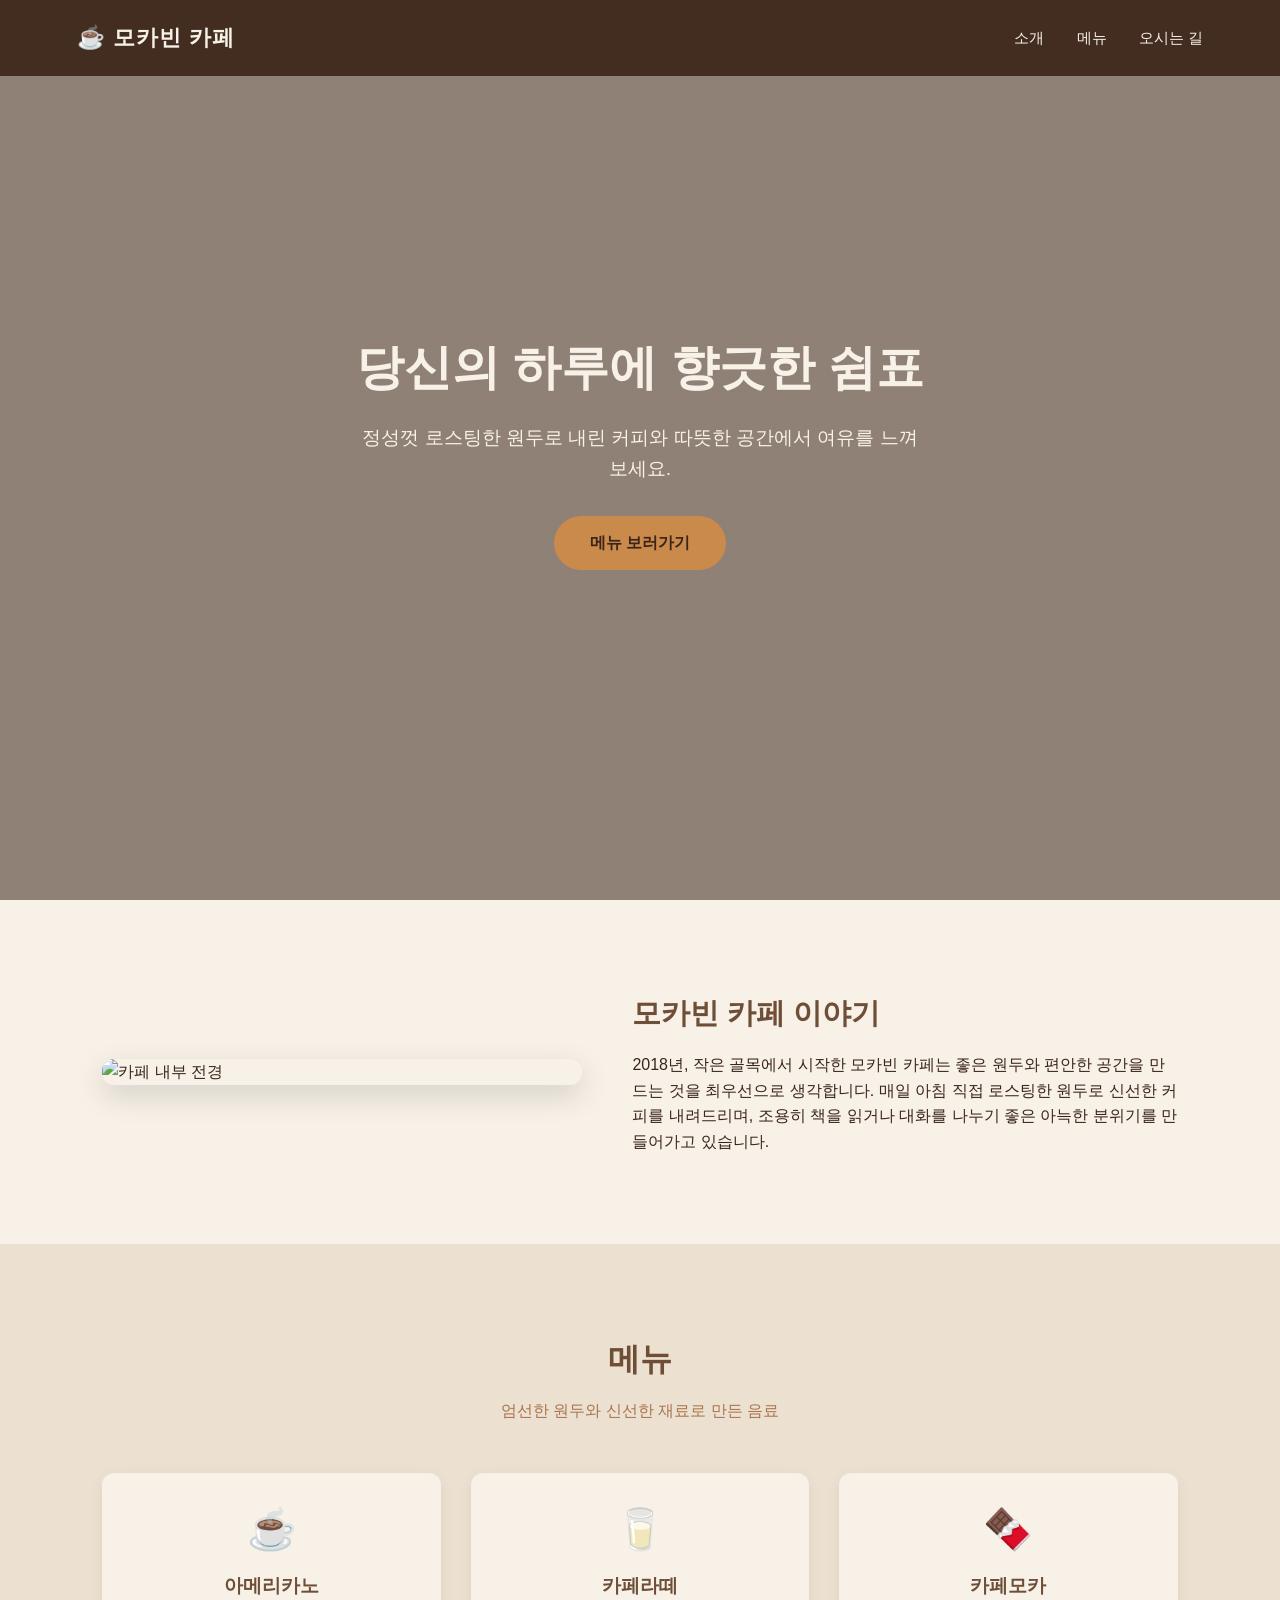
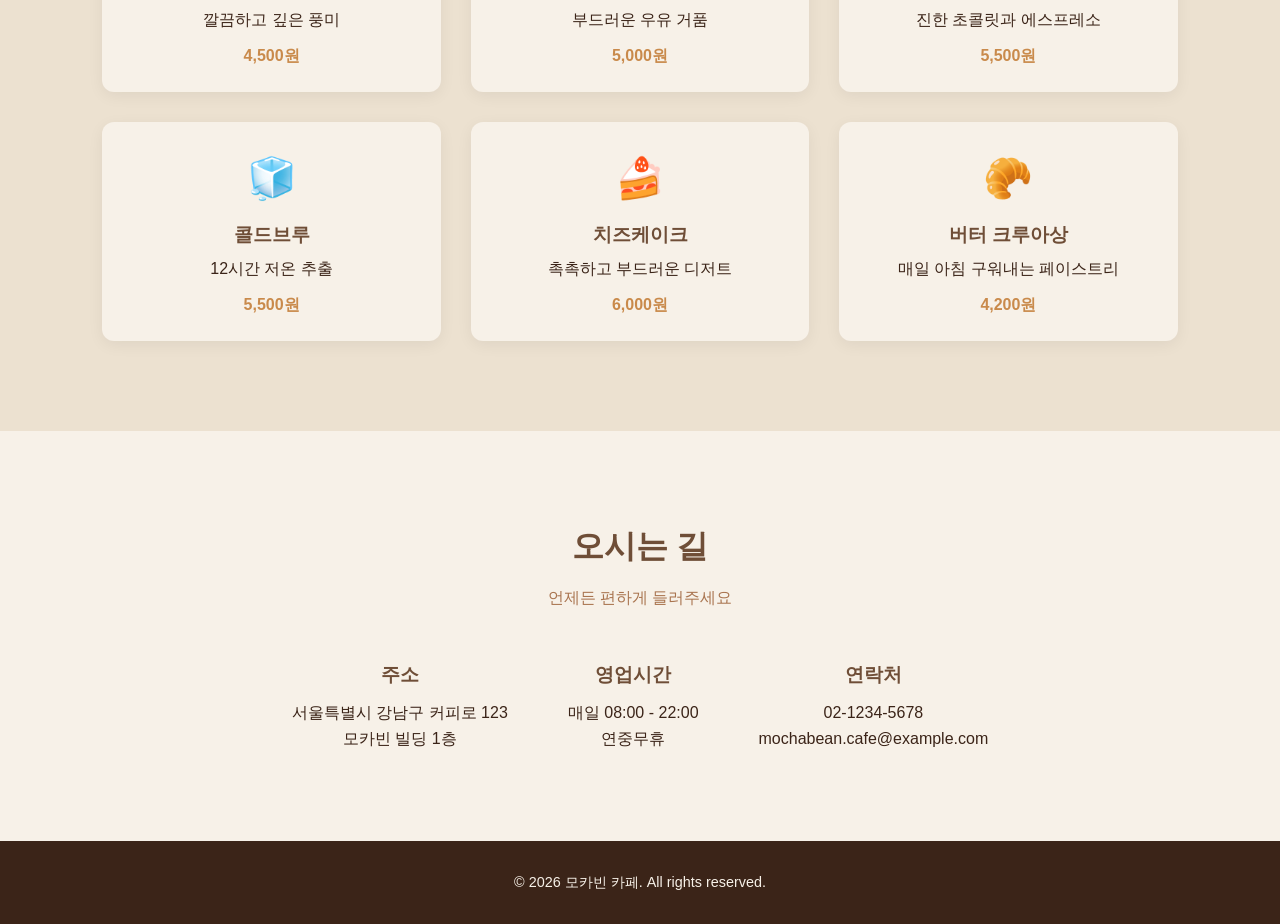
==== cafe-landing/index.html @ a7f258f9 "Move site into cafe-landing/ and add GitHub Pages workflow Co-Authored-By: Claude Sonnet 5 <noreply@" ====
<!DOCTYPE html>
<html lang="ko">
<head>
<meta charset="UTF-8">
<meta name="viewport" content="width=device-width, initial-scale=1.0">
<title>모카빈 카페 | Mocha Bean Cafe</title>
<style>
  :root {
    --brown-dark: #3b2418;
    --brown: #6f4e37;
    --brown-light: #a9744f;
    --cream: #f7f1e8;
    --cream-dark: #ece1d0;
    --accent: #c98a4b;
  }
  * { margin: 0; padding: 0; box-sizing: border-box; }
  body {
    font-family: "Malgun Gothic", "Apple SD Gothic Neo", sans-serif;
    background: var(--cream);
    color: var(--brown-dark);
    line-height: 1.6;
  }
  header {
    position: fixed;
    top: 0; left: 0; right: 0;
    display: flex;
    justify-content: space-between;
    align-items: center;
    padding: 20px 6%;
    background: rgba(59, 36, 24, 0.9);
    z-index: 100;
  }
  header .logo {
    color: var(--cream);
    font-size: 1.4rem;
    font-weight: bold;
    letter-spacing: 1px;
  }
  nav a {
    color: var(--cream);
    text-decoration: none;
    margin-left: 28px;
    font-size: 0.95rem;
    transition: color 0.2s;
  }
  nav a:hover { color: var(--accent); }

  .hero {
    height: 100vh;
    display: flex;
    flex-direction: column;
    justify-content: center;
    align-items: center;
    text-align: center;
    background: linear-gradient(rgba(59,36,24,0.55), rgba(59,36,24,0.55)),
      url('https://images.unsplash.com/photo-1447933601403-0c6688de566e?w=1600') center/cover no-repeat;
    color: var(--cream);
    padding: 0 20px;
  }
  .hero h1 {
    font-size: 3rem;
    margin-bottom: 16px;
  }
  .hero p {
    font-size: 1.2rem;
    margin-bottom: 32px;
    max-width: 560px;
  }
  .btn {
    display: inline-block;
    background: var(--accent);
    color: var(--brown-dark);
    padding: 14px 36px;
    border-radius: 30px;
    text-decoration: none;
    font-weight: bold;
    transition: transform 0.2s, background 0.2s;
  }
  .btn:hover {
    background: var(--cream);
    transform: translateY(-3px);
  }

  section { padding: 90px 8%; }
  .section-title {
    text-align: center;
    font-size: 2rem;
    margin-bottom: 12px;
    color: var(--brown);
  }
  .section-sub {
    text-align: center;
    color: var(--brown-light);
    margin-bottom: 50px;
  }

  .about {
    display: flex;
    align-items: center;
    gap: 50px;
    flex-wrap: wrap;
  }
  .about img {
    flex: 1 1 400px;
    max-width: 480px;
    border-radius: 12px;
    box-shadow: 0 10px 30px rgba(0,0,0,0.15);
  }
  .about-text { flex: 1 1 300px; }
  .about-text h2 { color: var(--brown); margin-bottom: 16px; font-size: 1.8rem; }

  .menu { background: var(--cream-dark); }
  .menu-grid {
    display: grid;
    grid-template-columns: repeat(auto-fit, minmax(250px, 1fr));
    gap: 30px;
  }
  .menu-item {
    background: var(--cream);
    border-radius: 12px;
    padding: 24px;
    text-align: center;
    box-shadow: 0 4px 16px rgba(0,0,0,0.06);
    transition: transform 0.2s;
  }
  .menu-item:hover { transform: translateY(-6px); }
  .menu-item .icon { font-size: 2.5rem; margin-bottom: 10px; }
  .menu-item h3 { color: var(--brown); margin-bottom: 6px; }
  .menu-item .price { color: var(--accent); font-weight: bold; margin-top: 10px; }

  .info {
    display: flex;
    justify-content: center;
    gap: 60px;
    flex-wrap: wrap;
    text-align: center;
  }
  .info-item h3 { color: var(--brown); margin-bottom: 10px; }

  footer {
    background: var(--brown-dark);
    color: var(--cream);
    text-align: center;
    padding: 30px 20px;
    font-size: 0.9rem;
  }

  @media (max-width: 600px) {
    .hero h1 { font-size: 2.1rem; }
    nav a { margin-left: 14px; font-size: 0.85rem; }
  }
</style>
</head>
<body>

<header>
  <div class="logo">☕ 모카빈 카페</div>
  <nav>
    <a href="#about">소개</a>
    <a href="#menu">메뉴</a>
    <a href="#info">오시는 길</a>
  </nav>
</header>

<section class="hero">
  <h1>당신의 하루에 향긋한 쉼표</h1>
  <p>정성껏 로스팅한 원두로 내린 커피와 따뜻한 공간에서 여유를 느껴보세요.</p>
  <a href="#menu" class="btn">메뉴 보러가기</a>
</section>

<section class="about" id="about">
  <img src="https://images.unsplash.com/photo-1495474472287-4d71bcdd2085?w=800" alt="카페 내부 전경">
  <div class="about-text">
    <h2>모카빈 카페 이야기</h2>
    <p>2018년, 작은 골목에서 시작한 모카빈 카페는 좋은 원두와 편안한 공간을 만드는 것을 최우선으로 생각합니다. 매일 아침 직접 로스팅한 원두로 신선한 커피를 내려드리며, 조용히 책을 읽거나 대화를 나누기 좋은 아늑한 분위기를 만들어가고 있습니다.</p>
  </div>
</section>

<section class="menu" id="menu">
  <h2 class="section-title">메뉴</h2>
  <p class="section-sub">엄선한 원두와 신선한 재료로 만든 음료</p>
  <div class="menu-grid">
    <div class="menu-item">
      <div class="icon">☕</div>
      <h3>아메리카노</h3>
      <p>깔끔하고 깊은 풍미</p>
      <div class="price">4,500원</div>
    </div>
    <div class="menu-item">
      <div class="icon">🥛</div>
      <h3>카페라떼</h3>
      <p>부드러운 우유 거품</p>
      <div class="price">5,000원</div>
    </div>
    <div class="menu-item">
      <div class="icon">🍫</div>
      <h3>카페모카</h3>
      <p>진한 초콜릿과 에스프레소</p>
      <div class="price">5,500원</div>
    </div>
    <div class="menu-item">
      <div class="icon">🧊</div>
      <h3>콜드브루</h3>
      <p>12시간 저온 추출</p>
      <div class="price">5,500원</div>
    </div>
    <div class="menu-item">
      <div class="icon">🍰</div>
      <h3>치즈케이크</h3>
      <p>촉촉하고 부드러운 디저트</p>
      <div class="price">6,000원</div>
    </div>
    <div class="menu-item">
      <div class="icon">🥐</div>
      <h3>버터 크루아상</h3>
      <p>매일 아침 구워내는 페이스트리</p>
      <div class="price">4,200원</div>
    </div>
  </div>
</section>

<section id="info">
  <h2 class="section-title">오시는 길</h2>
  <p class="section-sub">언제든 편하게 들러주세요</p>
  <div class="info">
    <div class="info-item">
      <h3>주소</h3>
      <p>서울특별시 강남구 커피로 123<br>모카빈 빌딩 1층</p>
    </div>
    <div class="info-item">
      <h3>영업시간</h3>
      <p>매일 08:00 - 22:00<br>연중무휴</p>
    </div>
    <div class="info-item">
      <h3>연락처</h3>
      <p>02-1234-5678<br>mochabean.cafe@example.com</p>
    </div>
  </div>
</section>

<footer>
  <p>&copy; 2026 모카빈 카페. All rights reserved.</p>
</footer>

</body>
</html>
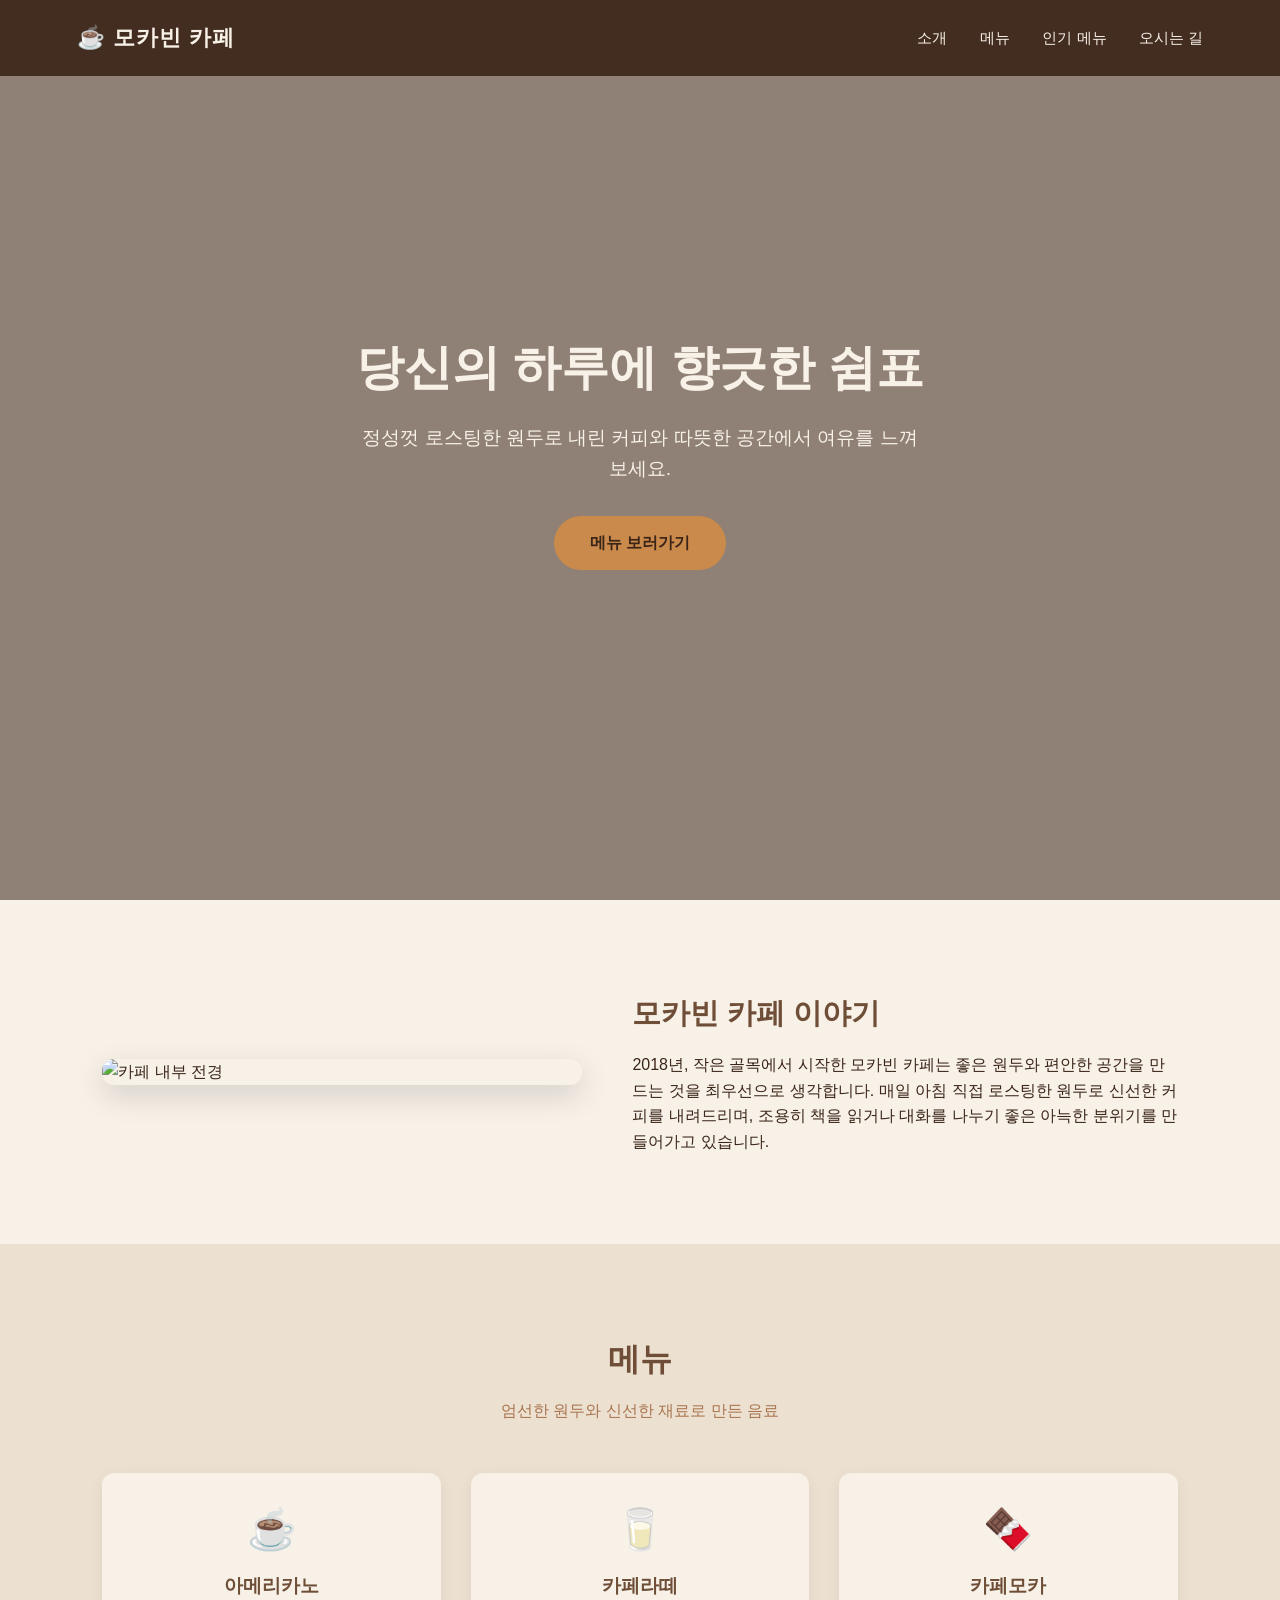
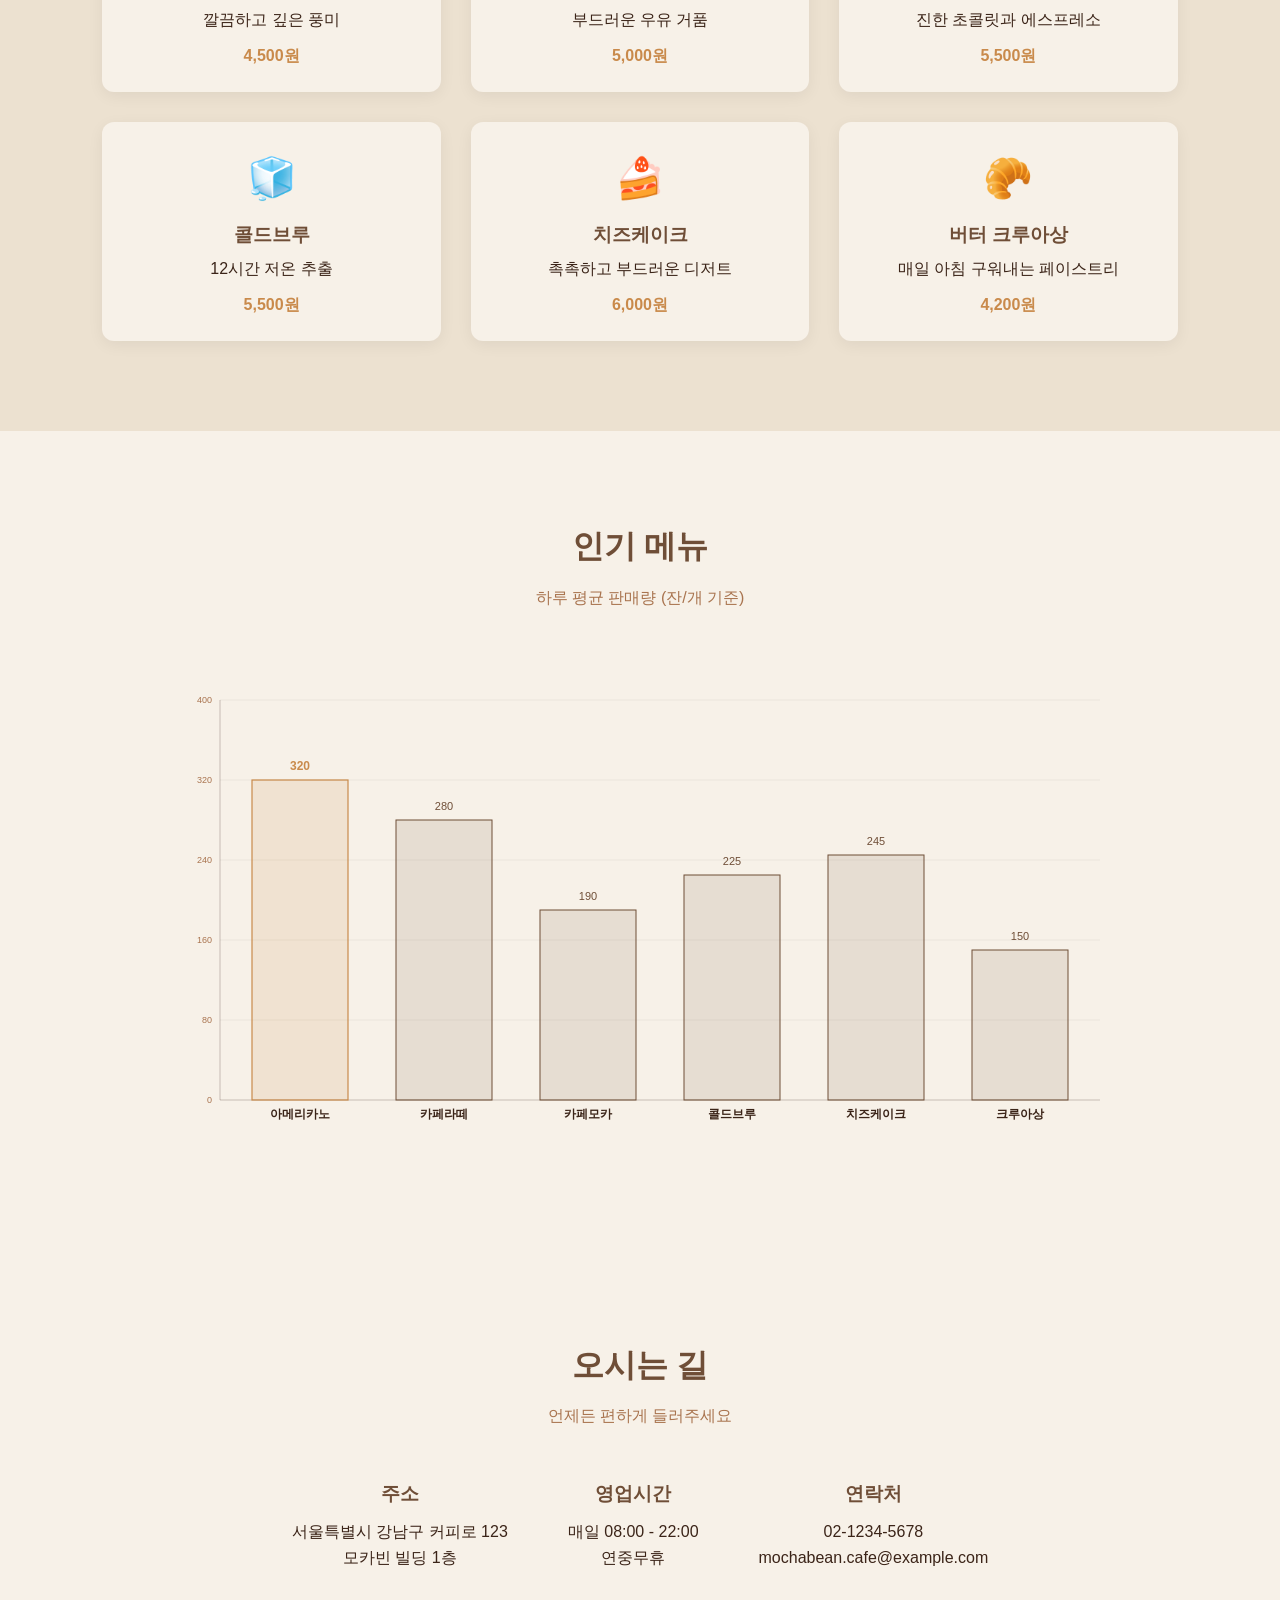
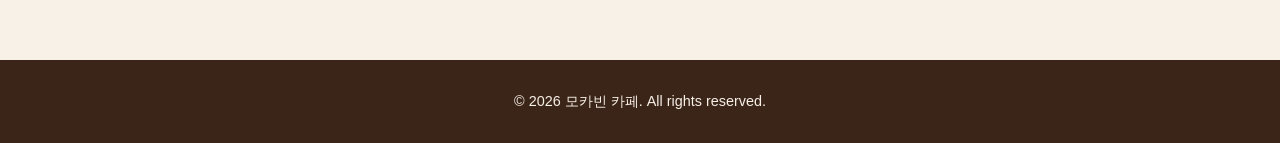
==== commit 3071e5db: "Add popular menu bar chart section to landing page Co-Authored-By: Claude Sonnet 5 <noreply@anthropi" ====
--- a/cafe-landing/index.html
+++ b/cafe-landing/index.html
@@ -128,6 +128,14 @@
   .menu-item h3 { color: var(--brown); margin-bottom: 6px; }
   .menu-item .price { color: var(--accent); font-weight: bold; margin-top: 10px; }
 
+  .chart-section { background: var(--cream); }
+  .chart-wrap {
+    max-width: 1000px;
+    margin: 0 auto;
+    overflow-x: auto;
+  }
+  .chart-wrap svg { width: 100%; height: auto; display: block; }
+
   .info {
     display: flex;
     justify-content: center;
@@ -158,6 +166,7 @@
   <nav>
     <a href="#about">소개</a>
     <a href="#menu">메뉴</a>
+    <a href="#chart">인기 메뉴</a>
     <a href="#info">오시는 길</a>
   </nav>
 </header>
@@ -216,6 +225,68 @@
       <p>매일 아침 구워내는 페이스트리</p>
       <div class="price">4,200원</div>
     </div>
+  </div>
+</section>
+
+<section class="chart-section" id="chart">
+  <h2 class="section-title">인기 메뉴</h2>
+  <p class="section-sub">하루 평균 판매량 (잔/개 기준)</p>
+  <div class="chart-wrap">
+    <svg viewBox="0 0 1000 500" xmlns="http://www.w3.org/2000/svg" role="img" aria-labelledby="menu-bar-title menu-bar-desc">
+      <title id="menu-bar-title">모카빈 카페 인기 메뉴 판매 차트</title>
+      <desc id="menu-bar-desc">아메리카노가 하루 평균 320잔으로 가장 많이 팔리고, 카페라떼·치즈케이크·콜드브루·카페모카·크루아상이 뒤를 잇는 막대그래프</desc>
+
+      <rect width="100%" height="100%" fill="#f7f1e8"/>
+
+      <!-- gridlines -->
+      <line x1="80" y1="440" x2="960" y2="440" stroke="rgba(59,36,24,0.25)" stroke-width="1"/>
+      <line x1="80" y1="360" x2="960" y2="360" stroke="rgba(59,36,24,0.08)" stroke-width="0.8"/>
+      <line x1="80" y1="280" x2="960" y2="280" stroke="rgba(59,36,24,0.08)" stroke-width="0.8"/>
+      <line x1="80" y1="200" x2="960" y2="200" stroke="rgba(59,36,24,0.08)" stroke-width="0.8"/>
+      <line x1="80" y1="120" x2="960" y2="120" stroke="rgba(59,36,24,0.08)" stroke-width="0.8"/>
+      <line x1="80" y1="40" x2="960" y2="40" stroke="rgba(59,36,24,0.08)" stroke-width="0.8"/>
+
+      <!-- y-axis labels -->
+      <text x="72" y="443" fill="#a9744f" font-size="9" text-anchor="end">0</text>
+      <text x="72" y="363" fill="#a9744f" font-size="9" text-anchor="end">80</text>
+      <text x="72" y="283" fill="#a9744f" font-size="9" text-anchor="end">160</text>
+      <text x="72" y="203" fill="#a9744f" font-size="9" text-anchor="end">240</text>
+      <text x="72" y="123" fill="#a9744f" font-size="9" text-anchor="end">320</text>
+      <text x="72" y="43" fill="#a9744f" font-size="9" text-anchor="end">400</text>
+
+      <!-- 아메리카노 (focal) -->
+      <rect x="112" y="120" width="96" height="320" fill="rgba(201,138,75,0.15)" stroke="#c98a4b" stroke-width="1.2"/>
+      <text x="160" y="110" fill="#c98a4b" font-size="12" font-weight="600" text-anchor="middle">320</text>
+      <text x="160" y="458" fill="#3b2418" font-size="12" font-weight="600" text-anchor="middle">아메리카노</text>
+
+      <!-- 카페라떼 -->
+      <rect x="256" y="160" width="96" height="280" fill="rgba(111,78,55,0.12)" stroke="#6f4e37" stroke-width="1"/>
+      <text x="304" y="150" fill="#6f4e37" font-size="11" text-anchor="middle">280</text>
+      <text x="304" y="458" fill="#3b2418" font-size="12" font-weight="600" text-anchor="middle">카페라떼</text>
+
+      <!-- 카페모카 -->
+      <rect x="400" y="250" width="96" height="190" fill="rgba(111,78,55,0.12)" stroke="#6f4e37" stroke-width="1"/>
+      <text x="448" y="240" fill="#6f4e37" font-size="11" text-anchor="middle">190</text>
+      <text x="448" y="458" fill="#3b2418" font-size="12" font-weight="600" text-anchor="middle">카페모카</text>
+
+      <!-- 콜드브루 -->
+      <rect x="544" y="215" width="96" height="225" fill="rgba(111,78,55,0.12)" stroke="#6f4e37" stroke-width="1"/>
+      <text x="592" y="205" fill="#6f4e37" font-size="11" text-anchor="middle">225</text>
+      <text x="592" y="458" fill="#3b2418" font-size="12" font-weight="600" text-anchor="middle">콜드브루</text>
+
+      <!-- 치즈케이크 -->
+      <rect x="688" y="195" width="96" height="245" fill="rgba(111,78,55,0.12)" stroke="#6f4e37" stroke-width="1"/>
+      <text x="736" y="185" fill="#6f4e37" font-size="11" text-anchor="middle">245</text>
+      <text x="736" y="458" fill="#3b2418" font-size="12" font-weight="600" text-anchor="middle">치즈케이크</text>
+
+      <!-- 버터 크루아상 -->
+      <rect x="832" y="290" width="96" height="150" fill="rgba(111,78,55,0.12)" stroke="#6f4e37" stroke-width="1"/>
+      <text x="880" y="280" fill="#6f4e37" font-size="11" text-anchor="middle">150</text>
+      <text x="880" y="458" fill="#3b2418" font-size="12" font-weight="600" text-anchor="middle">크루아상</text>
+
+      <!-- y-axis line -->
+      <line x1="80" y1="40" x2="80" y2="440" stroke="rgba(59,36,24,0.25)" stroke-width="1"/>
+    </svg>
   </div>
 </section>
 
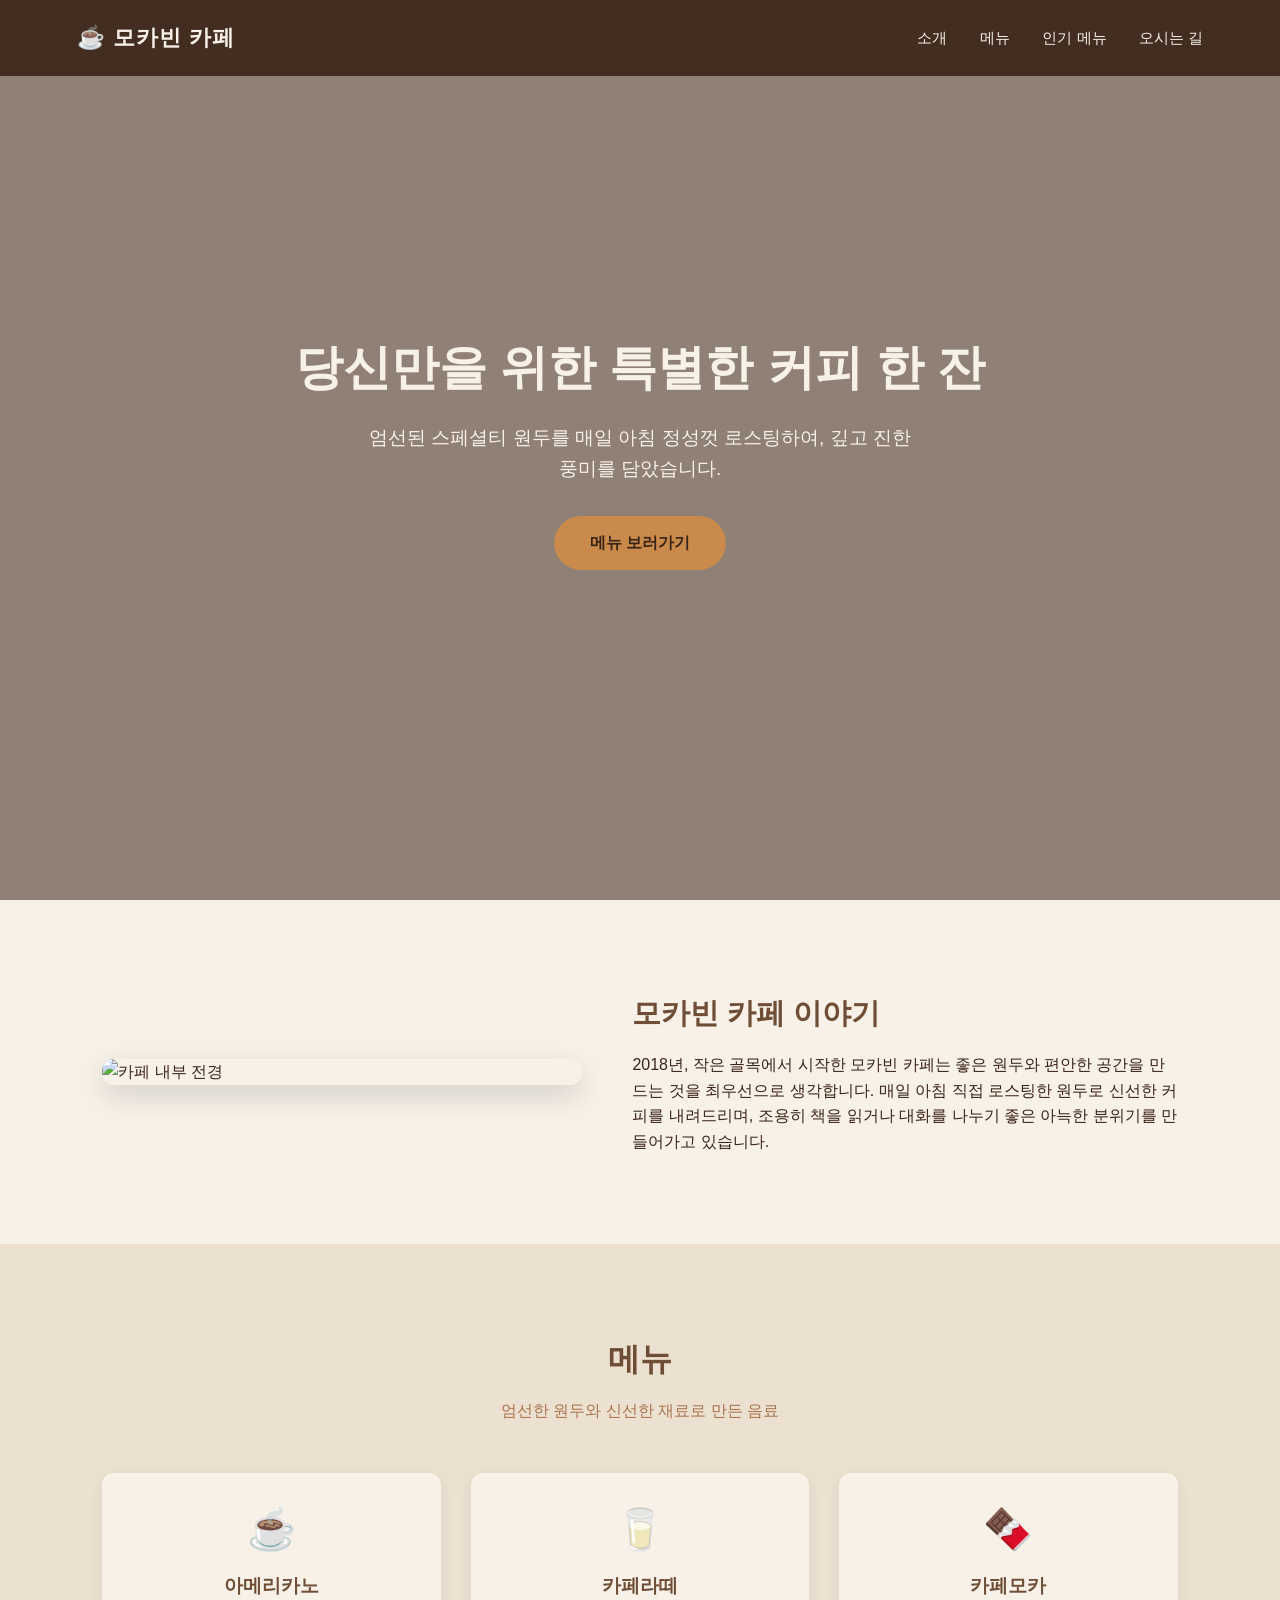
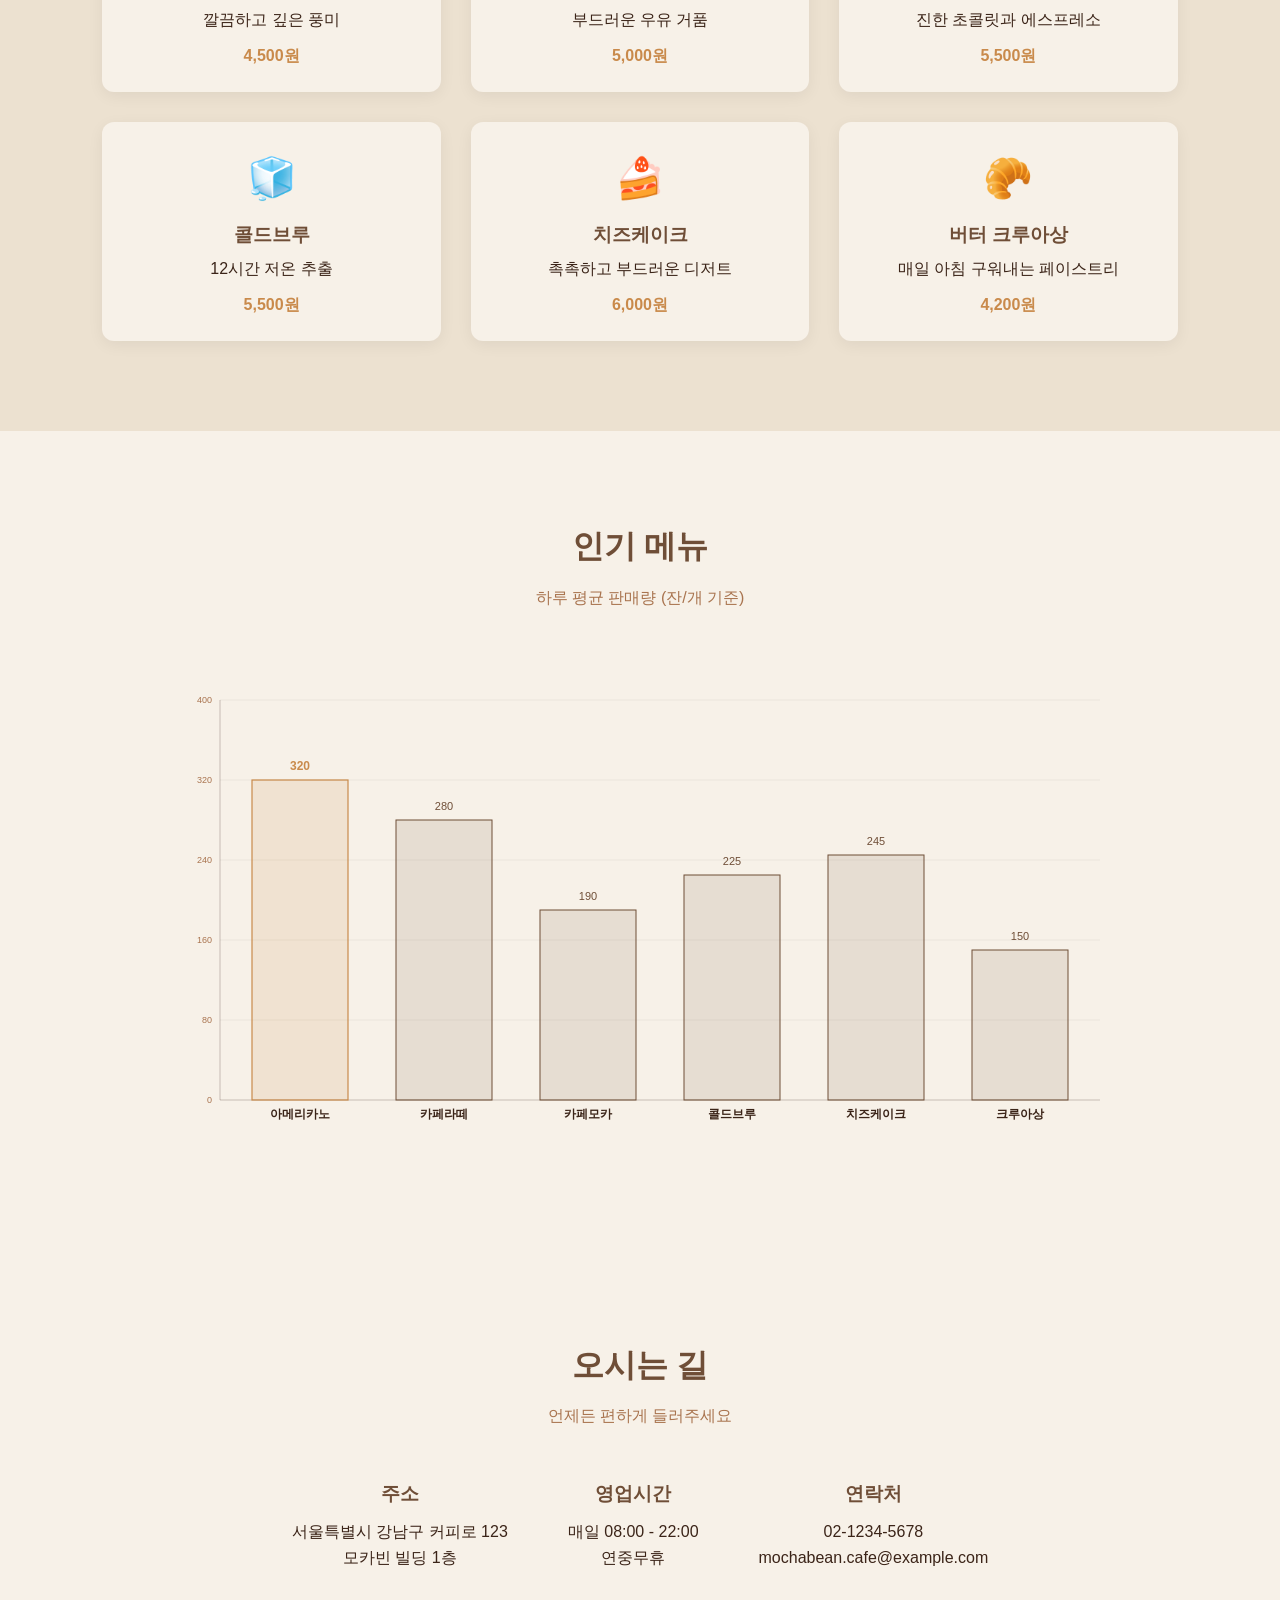
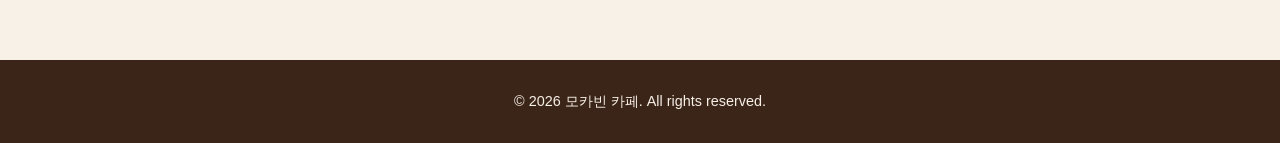
==== commit e645c4b9: "Update hero copy to highlight specialty coffee Co-Authored-By: Claude Sonnet 5 <noreply@anthropic.co" ====
--- a/cafe-landing/index.html
+++ b/cafe-landing/index.html
@@ -172,8 +172,8 @@
 </header>
 
 <section class="hero">
-  <h1>당신의 하루에 향긋한 쉼표</h1>
-  <p>정성껏 로스팅한 원두로 내린 커피와 따뜻한 공간에서 여유를 느껴보세요.</p>
+  <h1>당신만을 위한 특별한 커피 한 잔</h1>
+  <p>엄선된 스페셜티 원두를 매일 아침 정성껏 로스팅하여, 깊고 진한 풍미를 담았습니다.</p>
   <a href="#menu" class="btn">메뉴 보러가기</a>
 </section>
 
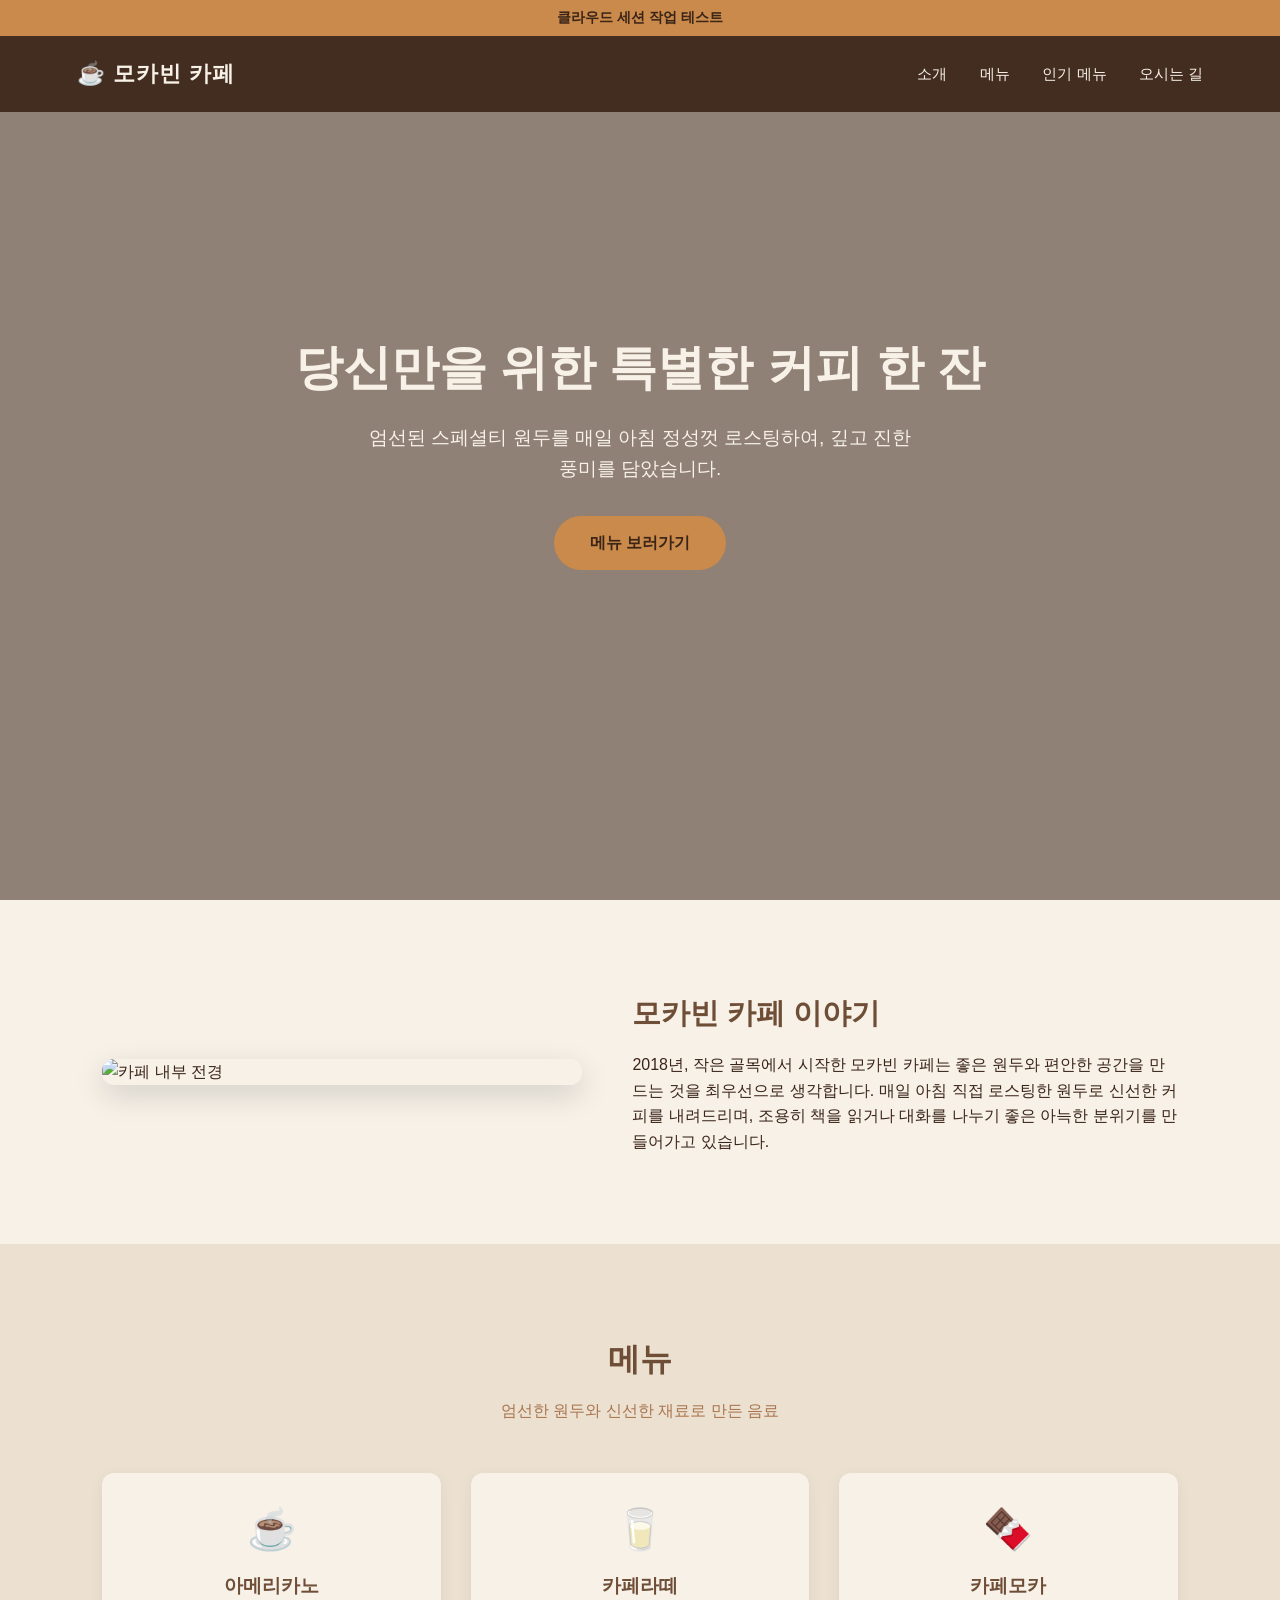
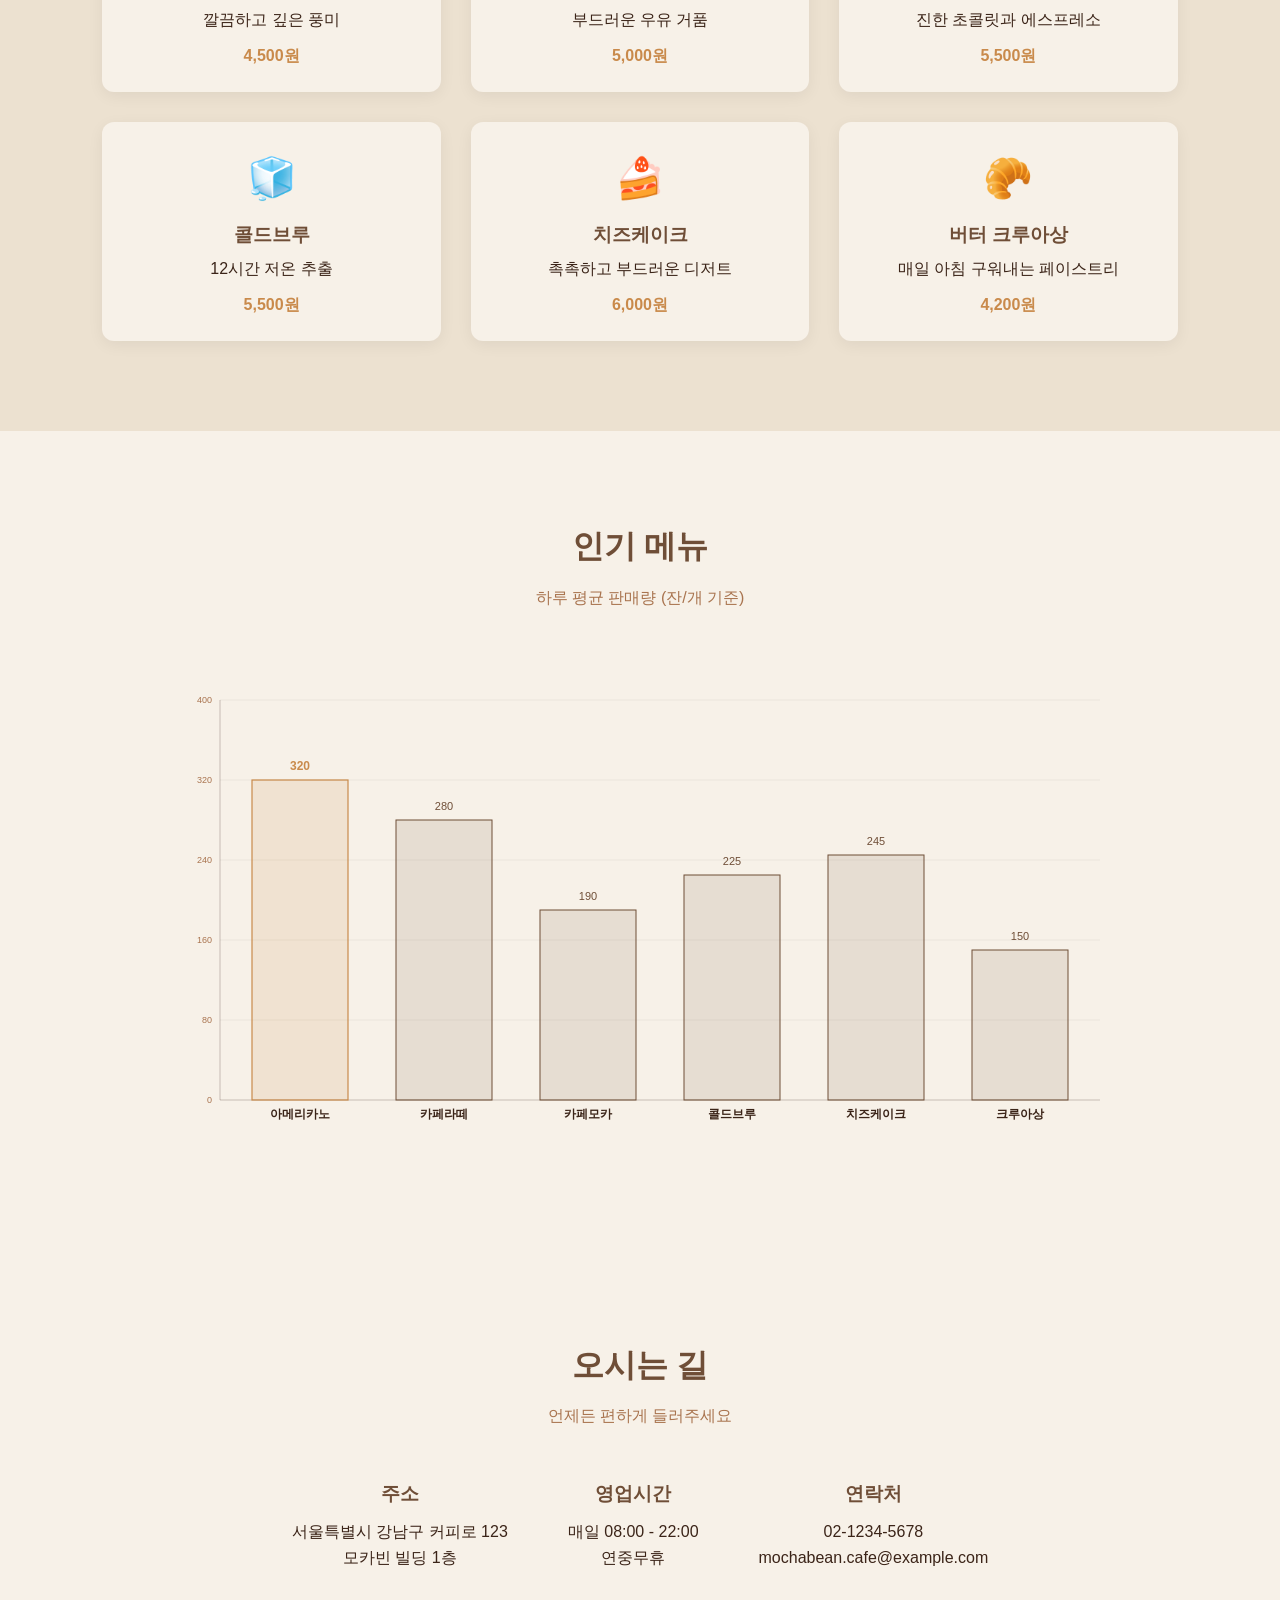
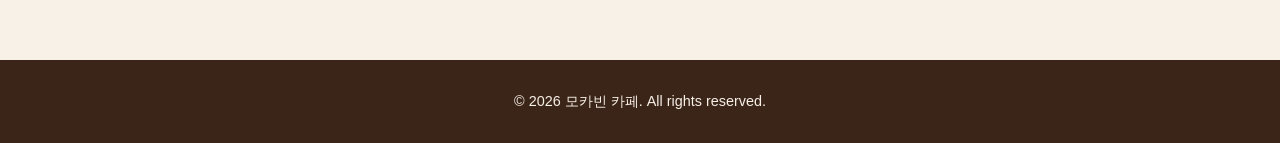
==== commit b688e367: "Add cloud session test banner to top of landing page Co-Authored-By: Claude Opus 5.5 <noreply@anthro" ====
--- a/cafe-landing/index.html
+++ b/cafe-landing/index.html
@@ -20,9 +20,22 @@
     color: var(--brown-dark);
     line-height: 1.6;
   }
+  .top-banner {
+    position: fixed;
+    top: 0; left: 0; right: 0;
+    height: 36px;
+    display: flex;
+    justify-content: center;
+    align-items: center;
+    background: var(--accent);
+    color: var(--brown-dark);
+    font-size: 0.9rem;
+    font-weight: bold;
+    z-index: 101;
+  }
   header {
     position: fixed;
-    top: 0; left: 0; right: 0;
+    top: 36px; left: 0; right: 0;
     display: flex;
     justify-content: space-between;
     align-items: center;
@@ -161,6 +174,8 @@
 </head>
 <body>
 
+<div class="top-banner">클라우드 세션 작업 테스트</div>
+
 <header>
   <div class="logo">☕ 모카빈 카페</div>
   <nav>
